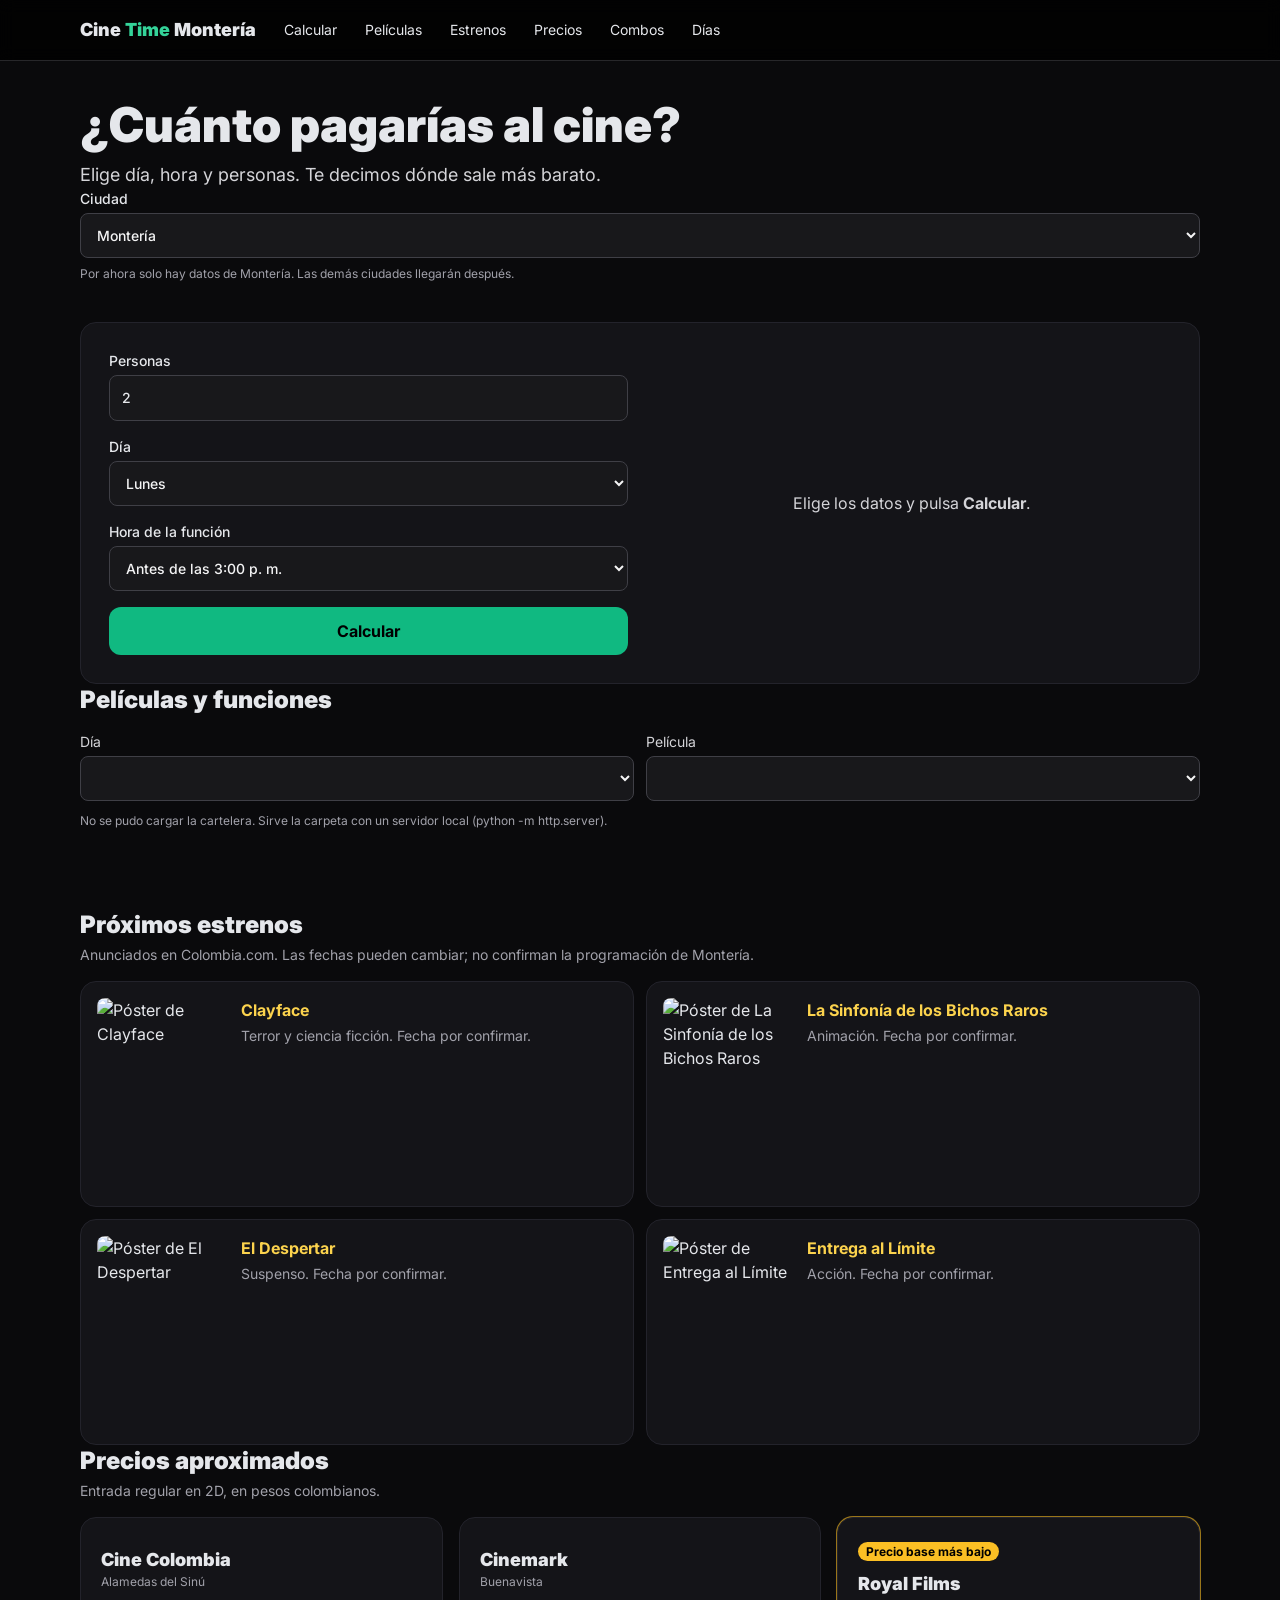
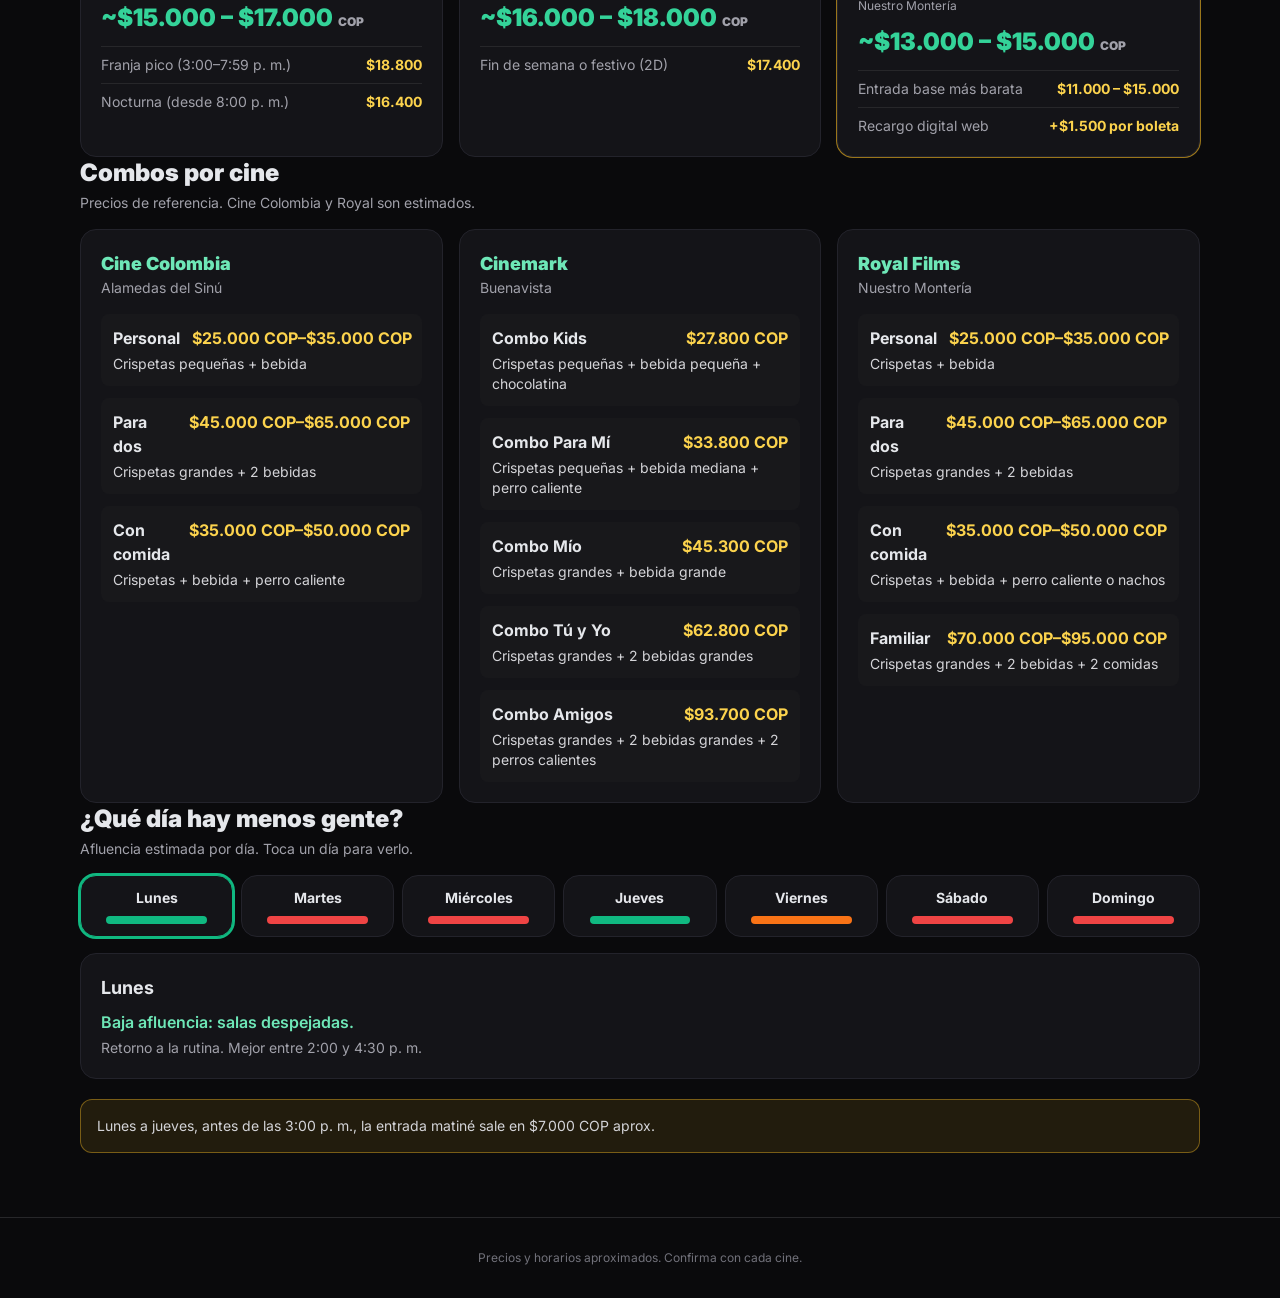
==== app/index.html @ 9340eb02 "App: selector de ciudad (Montería activa, demás con etiqueta Pronto) y desplegables con la paleta os" ====
<!DOCTYPE html>
<html lang="es">
<head>
<meta charset="UTF-8">
<meta name="viewport" content="width=device-width, initial-scale=1, viewport-fit=cover">
<title>Cine Time Montería</title>
<link href="https://fonts.googleapis.com/css2?family=Inter:wght@400;500;700;900&display=swap" rel="stylesheet">
<link rel="stylesheet" href="tailwind.css">
<link rel="stylesheet" href="styles.css?v=3">
</head>
<body>
<header class="site-header sticky top-0 z-50 bg-black/80 backdrop-blur border-b border-zinc-800">
  <div class="max-w-6xl mx-auto px-4 py-3 flex items-center gap-4">
    <a href="#inicio" class="font-black text-lg">Cine <span class="text-emerald-400">Time</span> Montería</a>
    <nav class="ml-auto flex gap-1 text-sm">
      <a class="px-3 py-2 rounded-lg hover:bg-zinc-800" href="#calculadora">Calcular</a>
      <a class="px-3 py-2 rounded-lg hover:bg-zinc-800" href="#peliculas">Películas</a>
      <a class="px-3 py-2 rounded-lg hover:bg-zinc-800" href="#estrenos">Estrenos</a>
      <a class="px-3 py-2 rounded-lg hover:bg-zinc-800" href="#precios">Precios</a>
      <a class="px-3 py-2 rounded-lg hover:bg-zinc-800" href="#combos">Combos</a>
      <a class="px-3 py-2 rounded-lg hover:bg-zinc-800" href="#aforo">Días</a>
    </nav>
  </div>
</header>

<main class="max-w-6xl mx-auto px-4">
<section id="inicio" class="py-10">
  <h1 class="text-3xl md:text-5xl font-black leading-tight">¿Cuánto pagarías al cine?</h1>
  <p class="mt-3 text-zinc-300 text-lg">Elige día, hora y personas. Te decimos dónde sale más barato.</p>
  <label class="block text-sm font-medium mt-6 max-w-sm">Ciudad
    <select id="cCiudad" class="mt-1 w-full bg-zinc-900 border border-zinc-700 rounded-lg px-3 py-3 text-zinc-100">
      <option value="monteria" selected>Montería</option>
      <option disabled>Bogotá · Pronto</option>
      <option disabled>Medellín · Pronto</option>
      <option disabled>Cali · Pronto</option>
      <option disabled>Barranquilla · Pronto</option>
      <option disabled>Cartagena · Pronto</option>
      <option disabled>Bucaramanga · Pronto</option>
      <option disabled>Cúcuta · Pronto</option>
      <option disabled>Pereira · Pronto</option>
      <option disabled>Santa Marta · Pronto</option>
      <option disabled>Ibagué · Pronto</option>
      <option disabled>Villavicencio · Pronto</option>
      <option disabled>Pasto · Pronto</option>
      <option disabled>Manizales · Pronto</option>
    </select></label>
  <p class="mt-2 text-xs text-zinc-400">Por ahora solo hay datos de Montería. Las demás ciudades llegarán después.</p>
</section>

<section id="calculadora" class="py-6 scroll-mt-24">
  <div class="card p-5 md:p-7 grid md:grid-cols-2 gap-6">
    <div class="space-y-4">
      <label class="block text-sm font-medium">Personas
        <input id="cPers" type="number" min="1" max="20" value="2" required class="mt-1 w-full bg-zinc-900 border border-zinc-700 rounded-lg px-3 py-3"></label>
      <label class="block text-sm font-medium">Día
        <select id="cDia" class="mt-1 w-full bg-zinc-900 border border-zinc-700 rounded-lg px-3 py-3"></select></label>
      <label class="block text-sm font-medium">Hora de la función
        <select id="cFranja" class="mt-1 w-full bg-zinc-900 border border-zinc-700 rounded-lg px-3 py-3">
          <option value="m">Antes de las 3:00 p. m.</option>
          <option value="t">3:00 a 7:59 p. m.</option>
          <option value="n">Desde las 8:00 p. m.</option></select></label>
      <button id="cBtn" class="btn w-full bg-emerald-500 hover:bg-emerald-400 text-black font-bold py-3 rounded-xl">Calcular</button>
    </div>
    <div id="cOut" class="text-zinc-300 flex items-center justify-center text-center md:min-h-64" aria-live="polite">
      <p>Elige los datos y pulsa <strong>Calcular</strong>.</p>
    </div>
  </div>
</section>

<section id="peliculas" class="py-6 pb-16 scroll-mt-24">
  <h2 class="text-2xl font-black">Películas y funciones</h2>
  <div class="grid sm:grid-cols-2 gap-3 mt-4 mb-3">
    <label class="block text-sm text-zinc-300">Día
      <select id="filtroDia" class="mt-1 w-full bg-zinc-900 border border-zinc-700 rounded-lg px-3 py-3"></select></label>
    <label class="block text-sm text-zinc-300">Película
      <select id="filtroPelicula" class="mt-1 w-full bg-zinc-900 border border-zinc-700 rounded-lg px-3 py-3"></select></label>
  </div>
  <p id="estadoDatos" class="text-xs text-zinc-400 mb-4" aria-live="polite"></p>
  <div class="grid gap-4" id="peliculasLista"></div>
</section>

<section id="estrenos" class="py-6 scroll-mt-24">
  <h2 class="text-2xl font-black">Próximos estrenos</h2>
  <p class="text-sm text-zinc-400 mt-1 mb-4">Anunciados en Colombia.com. Las fechas pueden cambiar; no confirman la programación de Montería.</p>
  <div class="grid sm:grid-cols-2 gap-3">
    <article class="card p-4 flex gap-4"><img src="https://cdn.colombia.com/cine/2026/10/clayface-47962.jpg" alt="Póster de Clayface" width="96" height="144" loading="lazy" class="poster-img"><div><h3 class="font-bold text-amber-300">Clayface</h3><p class="text-sm text-zinc-400 mt-1">Terror y ciencia ficción. Fecha por confirmar.</p></div></article>
    <article class="card p-4 flex gap-4"><img src="https://cdn.colombia.com/cine/2026/10/la-sinfonia-de-los-bichos-raros-47964.jpg" alt="Póster de La Sinfonía de los Bichos Raros" width="96" height="144" loading="lazy" class="poster-img"><div><h3 class="font-bold text-amber-300">La Sinfonía de los Bichos Raros</h3><p class="text-sm text-zinc-400 mt-1">Animación. Fecha por confirmar.</p></div></article>
    <article class="card p-4 flex gap-4"><img src="https://cdn.colombia.com/cine/2026/10/el-despertar-47965.jpg" alt="Póster de El Despertar" width="96" height="144" loading="lazy" class="poster-img"><div><h3 class="font-bold text-amber-300">El Despertar</h3><p class="text-sm text-zinc-400 mt-1">Suspenso. Fecha por confirmar.</p></div></article>
    <article class="card p-4 flex gap-4"><img src="https://cdn.colombia.com/cine/2026/10/entrega-al-limite-47929.jpg" alt="Póster de Entrega al Límite" width="96" height="144" loading="lazy" class="poster-img"><div><h3 class="font-bold text-amber-300">Entrega al Límite</h3><p class="text-sm text-zinc-400 mt-1">Acción. Fecha por confirmar.</p></div></article>
  </div>
</section>

<section id="precios" class="py-6 scroll-mt-24">
  <h2 class="text-2xl font-black">Precios aproximados</h2>
  <p class="text-sm text-zinc-400 mt-1 mb-4">Entrada regular en 2D, en pesos colombianos.</p>
  <div class="grid md:grid-cols-3 gap-4" id="tarifas"></div>
</section>

<section id="combos" class="py-6 scroll-mt-24">
  <h2 class="text-2xl font-black">Combos por cine</h2>
  <p class="text-sm text-zinc-400 mt-1 mb-4">Precios de referencia. Cine Colombia y Royal son estimados.</p>
  <div class="grid md:grid-cols-3 gap-4" id="listaCombos"></div>
</section>

<section id="aforo" class="py-6 pb-16 scroll-mt-24">
  <h2 class="text-2xl font-black">¿Qué día hay menos gente?</h2>
  <p class="text-sm text-zinc-400 mt-1 mb-4">Afluencia estimada por día. Toca un día para verlo.</p>
  <div class="grid grid-cols-2 sm:grid-cols-4 md:grid-cols-7 gap-2" id="dias"></div>
  <div id="diaInfo" class="card mt-4 p-5" aria-live="polite"></div>
  <p class="mt-5 text-sm text-zinc-300 rounded-xl border border-amber-400/40 bg-amber-400/10 p-4">Lunes a jueves, antes de las 3:00 p. m., la entrada matiné sale en $7.000 COP aprox.</p>
</section>
</main>

<footer class="text-center text-xs text-zinc-500 py-8 border-t border-zinc-800">
  Precios y horarios aproximados. Confirma con cada cine.
</footer>

<script src="script.js"></script>
</body>
</html>
---- app/styles.css ----
:root{box-sizing:border-box;padding-top:env(safe-area-inset-top,0px);padding-bottom:env(safe-area-inset-bottom,0px)}
html{scroll-behavior:smooth;scroll-padding-top:calc(env(safe-area-inset-top,0px) + 70px)}
body{background:#0a0a0c;color:#e5e7eb;font-family:Inter,Roboto,system-ui,sans-serif}
.card{background:#141418;border:1px solid #23232b;border-radius:1rem;transition:transform .2s,border-color .2s}
.card:hover{transform:translateY(-3px);border-color:#10b981}
.release-card{display:flex;align-items:center;gap:1rem;min-height:10rem;border:1px solid #23232b;transition:transform .2s,border-color .2s}
.release-card:hover{transform:translateY(-2px);border-color:#10b981}
.release-poster{display:block;flex:none;width:6rem;height:9rem;object-fit:cover;border-radius:.5rem;background:#23232b}
.movie-card{display:block}
.movie-poster{display:flex;width:6rem;height:9rem;object-fit:cover;align-items:center;justify-content:center;border-radius:.5rem;background:linear-gradient(145deg,#064e3b,#18181b 65%);color:#a7f3d0;font-size:2rem}
.movie-poster-fallback{flex-direction:column;gap:.5rem;padding:.5rem;text-align:center}
.movie-poster-fallback span{font-size:.7rem;line-height:1.2;color:#d4d4d8}
.movie-details{min-width:0}
.selected-movie-card{display:grid;grid-template-columns:5rem minmax(0,1fr);gap:.75rem;align-items:start;width:100%;padding:.75rem;border:1px solid #2d2d36;border-radius:.75rem;background:#0a0a0c}
.selected-movie-poster{display:block;width:5rem;height:7.5rem;object-fit:cover;border-radius:.5rem;background:linear-gradient(145deg,#064e3b,#18181b 65%)}
.btn{transition:transform .15s,background .15s}.btn:active{transform:scale(.95)}
.dia[aria-pressed="true"]{border-color:#10b981;box-shadow:0 0 0 2px #10b981}
.time{background:#1d1d24;border:1px solid #2d2d36;border-radius:.5rem;padding:.2rem .6rem;font-size:.85rem}
nav::-webkit-scrollbar{display:none}
.fade{animation:f .4s ease}@keyframes f{from{opacity:0;transform:translateY(8px)}to{opacity:1}}
.site-header{padding-top:env(safe-area-inset-top,0px)}
input:focus-visible,select:focus-visible,button:focus-visible,a:focus-visible{outline:2px solid #34d399;outline-offset:2px}
@media(max-width:640px){.site-header nav{gap:.25rem}.site-header nav a{padding-left:.6rem;padding-right:.6rem}}

.func{background:#1d1d24;border:1px solid #2d2d36;border-radius:.5rem;padding:.35rem .6rem;font-size:.85rem;line-height:1.25}
.func small{display:block;color:#a1a1aa;font-size:.7rem}
.func-pasada{opacity:.45}

/* Tarjeta de película con póster (estas utilidades no están en tailwind.css compilado) */
.poster-card { display: flex; gap: 1rem; }
.poster-img { width: 6rem; flex-shrink: 0; border-radius: .5rem; object-fit: cover; aspect-ratio: 2 / 3; }
.poster-info { min-width: 0; flex: 1; }
@media (min-width: 768px) { .poster-img { width: 8rem; } }

/* Celular: menú en dos filas, nada que se salga de la pantalla */
@media (max-width: 640px) {
  .site-header .max-w-6xl { flex-wrap: wrap; gap: .25rem .75rem; padding-top: .6rem; padding-bottom: .6rem; }
  .site-header nav { width: 100%; margin-left: 0; flex-wrap: wrap; justify-content: center; }
  .site-header nav a { padding: .35rem .55rem; font-size: .8rem; }
  .grid > * { min-width: 0; }
  .whitespace-nowrap { white-space: normal; }
  h1 { font-size: 1.9rem; }
  main { padding-left: 16px; padding-right: 16px; }
}

/* Desplegables con la paleta oscura de la página (el menú abierto también sale oscuro) */
select { color-scheme: dark; background-color: #18181b; color: #f4f4f5; }
select option { background-color: #18181b; color: #f4f4f5; }
select option:disabled { color: #71717a; }
select:focus { border-color: #34d399; }
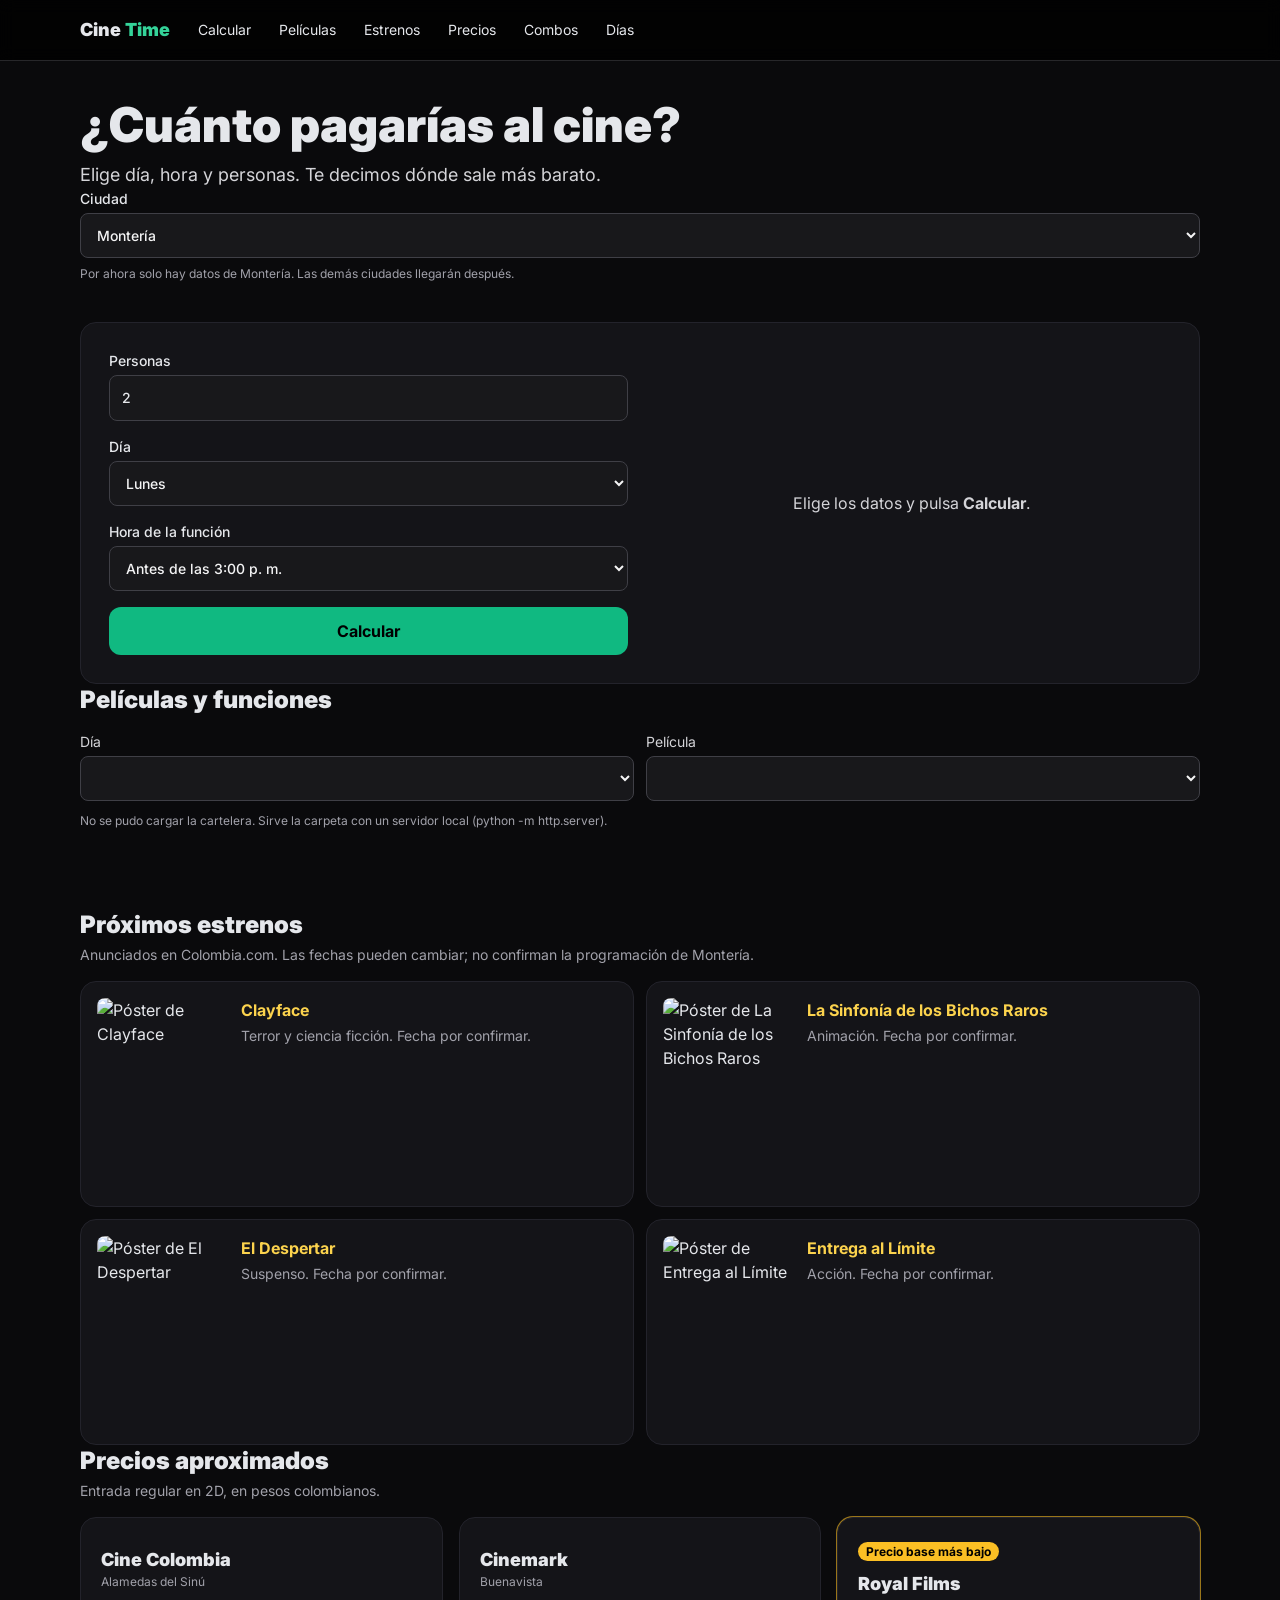
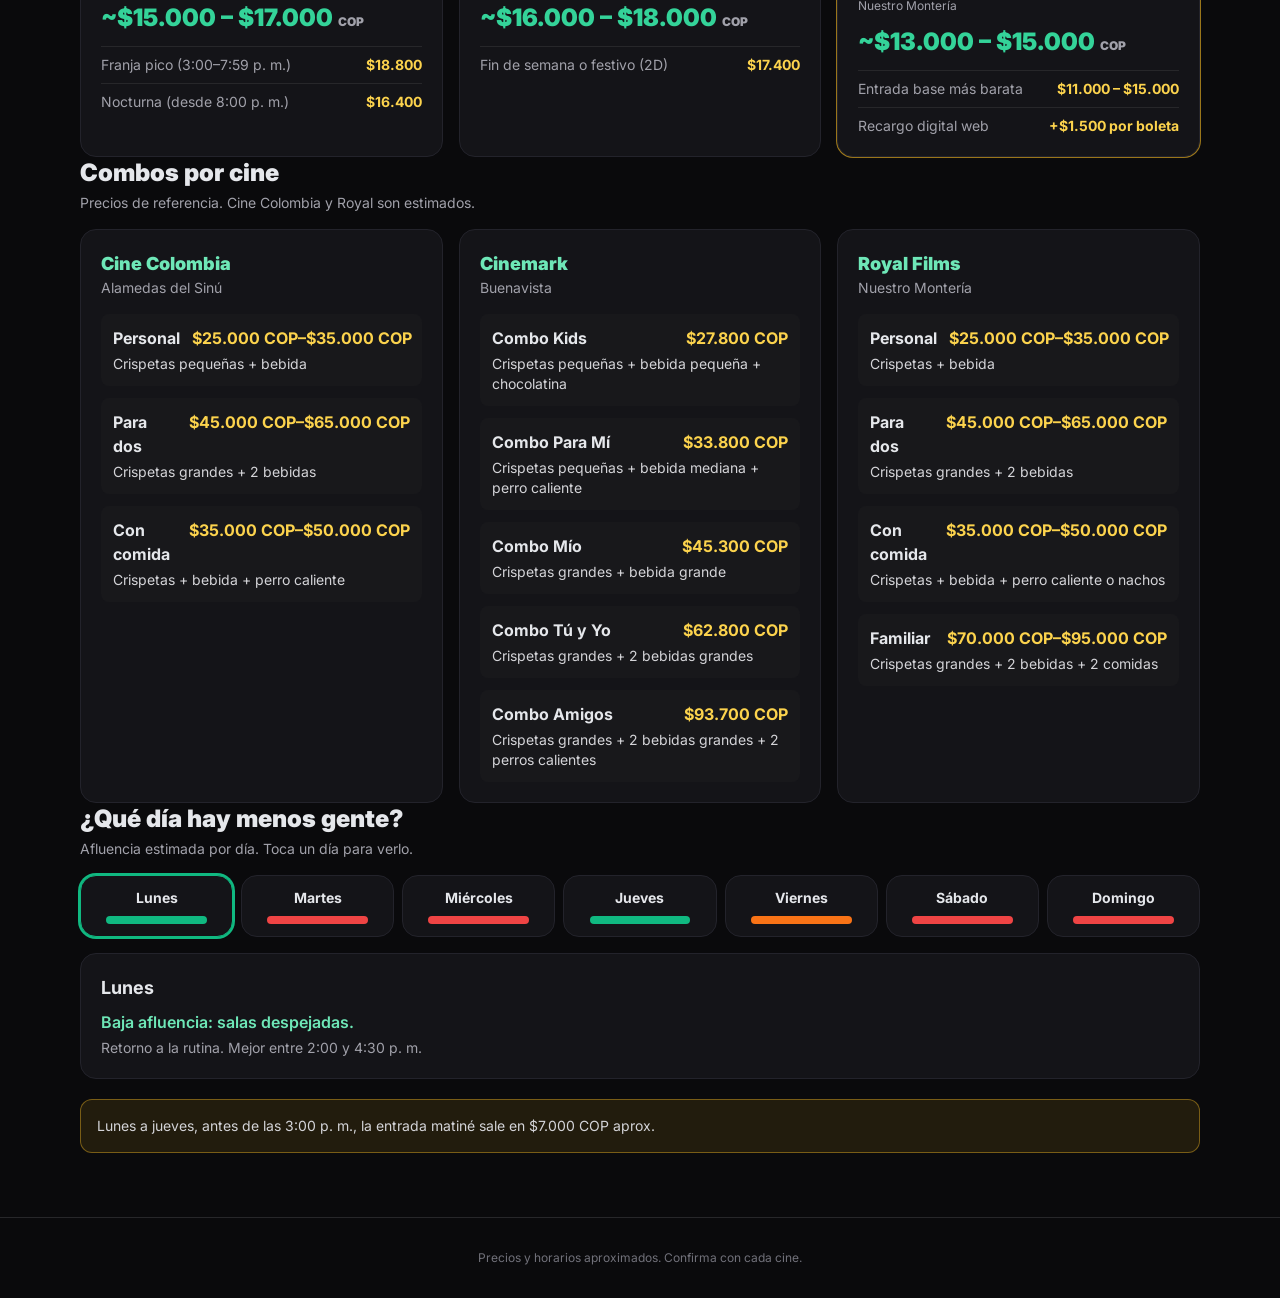
==== commit f07f05f6: "App: logo solo dice "Cine Time" Co-Authored-By: Claude Haiku 5.5 <noreply@anthropic.com>" ====
--- a/app/index.html
+++ b/app/index.html
@@ -11,7 +11,7 @@
 <body>
 <header class="site-header sticky top-0 z-50 bg-black/80 backdrop-blur border-b border-zinc-800">
   <div class="max-w-6xl mx-auto px-4 py-3 flex items-center gap-4">
-    <a href="#inicio" class="font-black text-lg">Cine <span class="text-emerald-400">Time</span> Montería</a>
+    <a href="#inicio" class="font-black text-lg">Cine <span class="text-emerald-400">Time</span></a>
     <nav class="ml-auto flex gap-1 text-sm">
       <a class="px-3 py-2 rounded-lg hover:bg-zinc-800" href="#calculadora">Calcular</a>
       <a class="px-3 py-2 rounded-lg hover:bg-zinc-800" href="#peliculas">Películas</a>
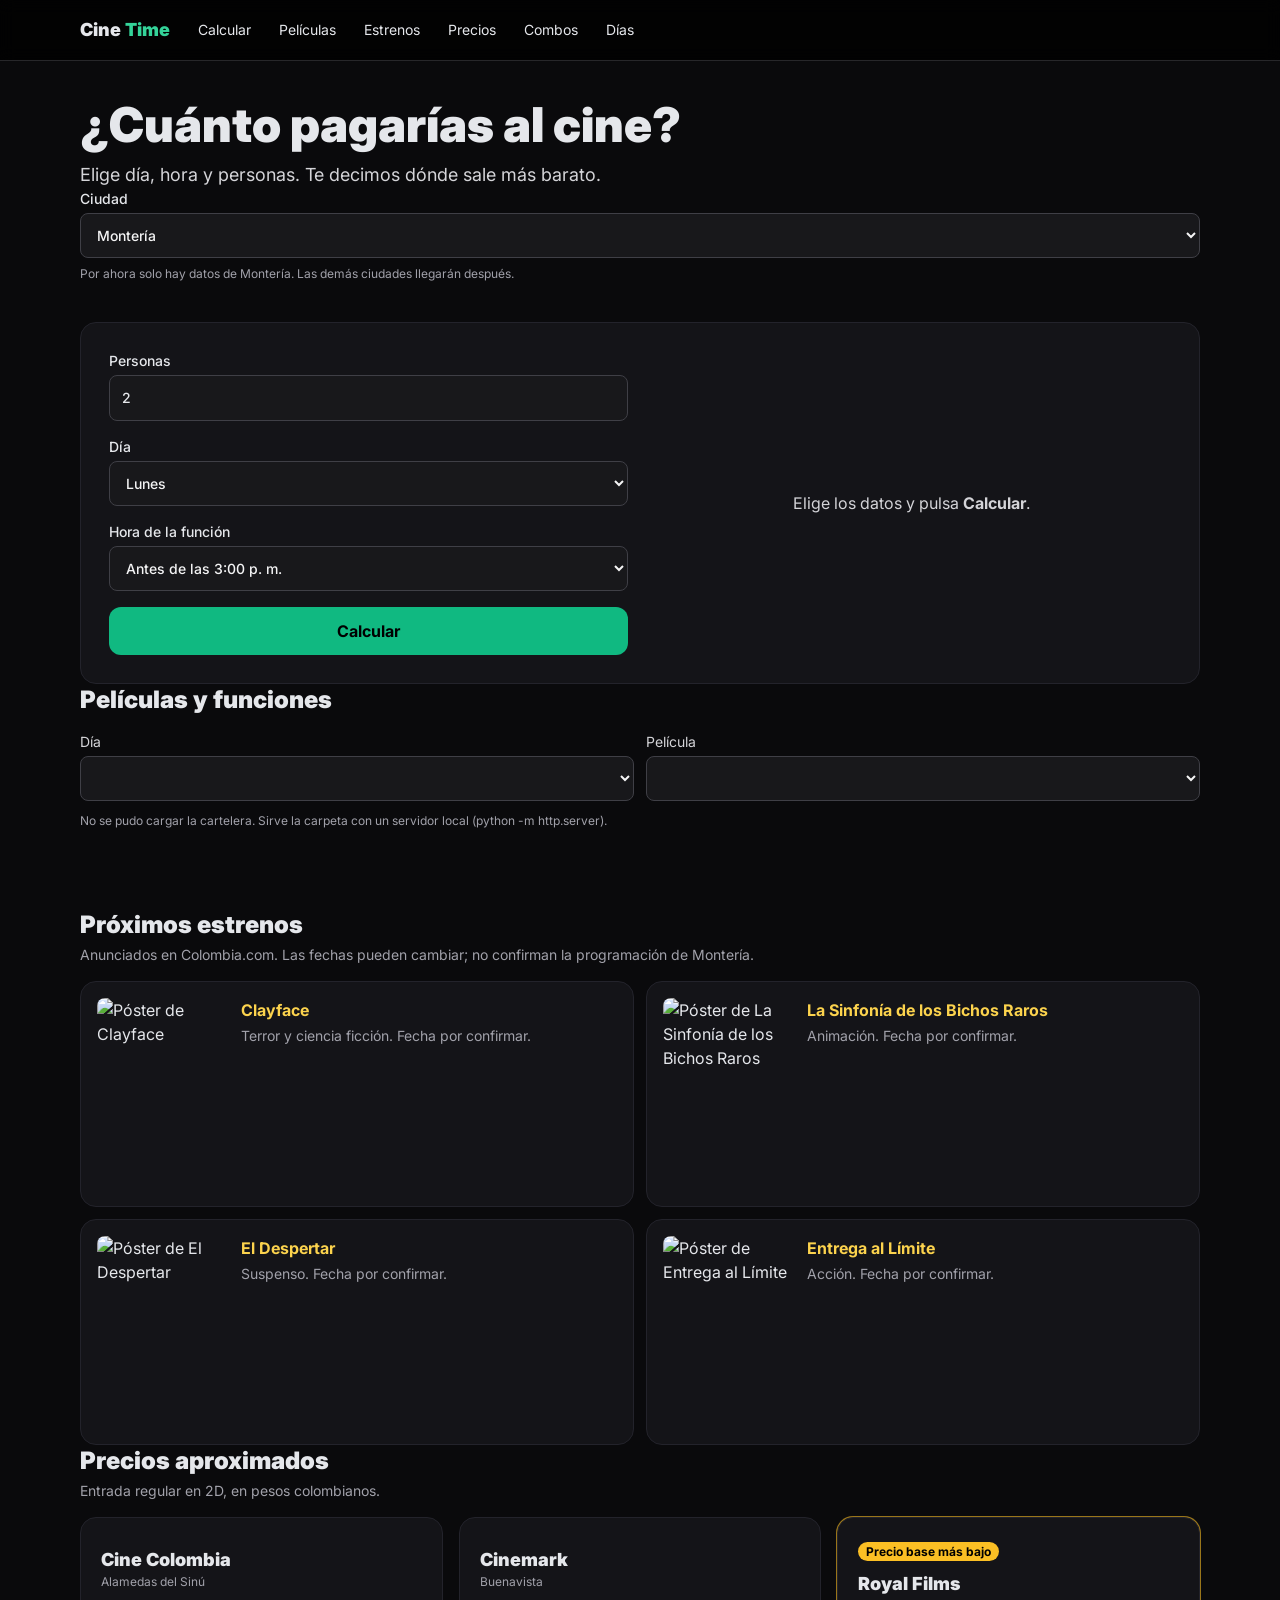
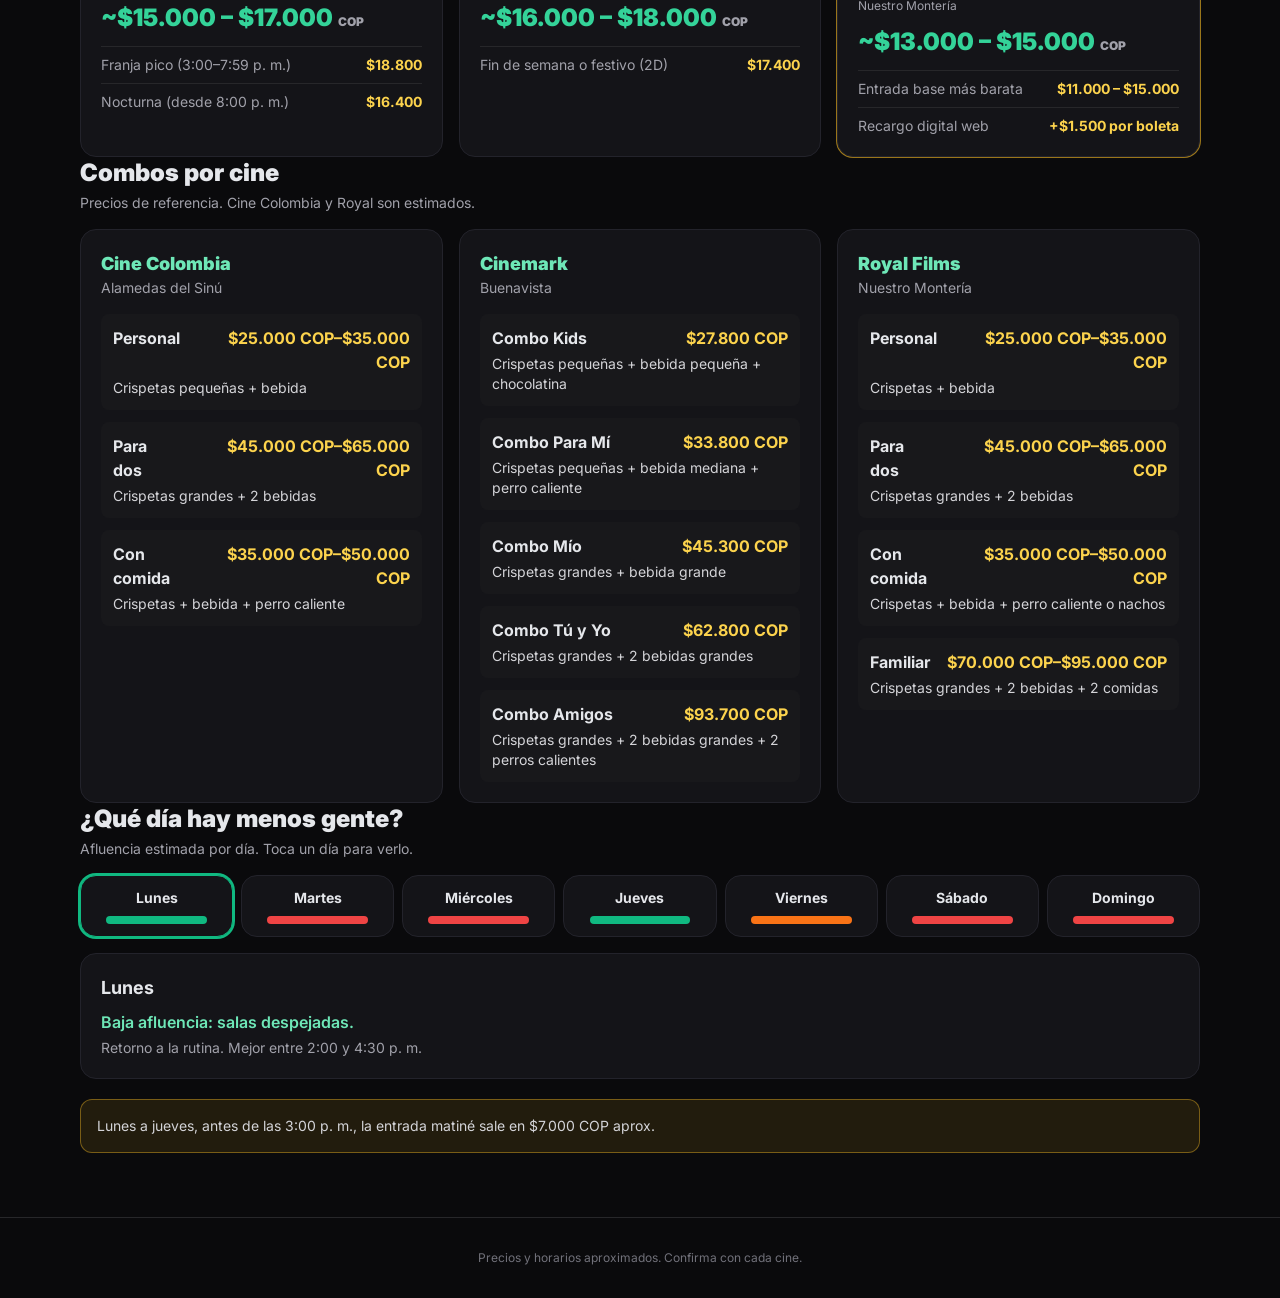
==== commit 5d55a47d: "App: menú en cuadrícula de 3 columnas en celular; precios de combos sin cortarse - Celular: el menú " ====
--- a/app/index.html
+++ b/app/index.html
@@ -6,7 +6,7 @@
 <title>Cine Time Montería</title>
 <link href="https://fonts.googleapis.com/css2?family=Inter:wght@400;500;700;900&display=swap" rel="stylesheet">
 <link rel="stylesheet" href="tailwind.css">
-<link rel="stylesheet" href="styles.css?v=3">
+<link rel="stylesheet" href="styles.css?v=4">
 </head>
 <body>
 <header class="site-header sticky top-0 z-50 bg-black/80 backdrop-blur border-b border-zinc-800">
@@ -115,6 +115,6 @@
   Precios y horarios aproximados. Confirma con cada cine.
 </footer>
 
-<script src="script.js"></script>
+<script src="script.js?v=5"></script>
 </body>
 </html>
--- a/app/styles.css
+++ b/app/styles.css
@@ -35,7 +35,8 @@
 /* Celular: menú en dos filas, nada que se salga de la pantalla */
 @media (max-width: 640px) {
   .site-header .max-w-6xl { flex-wrap: wrap; gap: .25rem .75rem; padding-top: .6rem; padding-bottom: .6rem; }
-  .site-header nav { width: 100%; margin-left: 0; flex-wrap: wrap; justify-content: center; }
+  .site-header nav { width: 100%; margin-left: 0; display: grid; grid-template-columns: repeat(3, 1fr); gap: .3rem; }
+  .site-header nav a { text-align: center; }
   .site-header nav a { padding: .35rem .55rem; font-size: .8rem; }
   .grid > * { min-width: 0; }
   .whitespace-nowrap { white-space: normal; }
@@ -48,3 +49,8 @@
 select option { background-color: #18181b; color: #f4f4f5; }
 select option:disabled { color: #71717a; }
 select:focus { border-color: #34d399; }
+
+/* Escritorio y tableta: menú en una sola fila, y si no cabe, en varias filas centradas */
+@media (min-width: 641px) {
+  .site-header nav { flex-wrap: wrap; justify-content: flex-end; }
+}
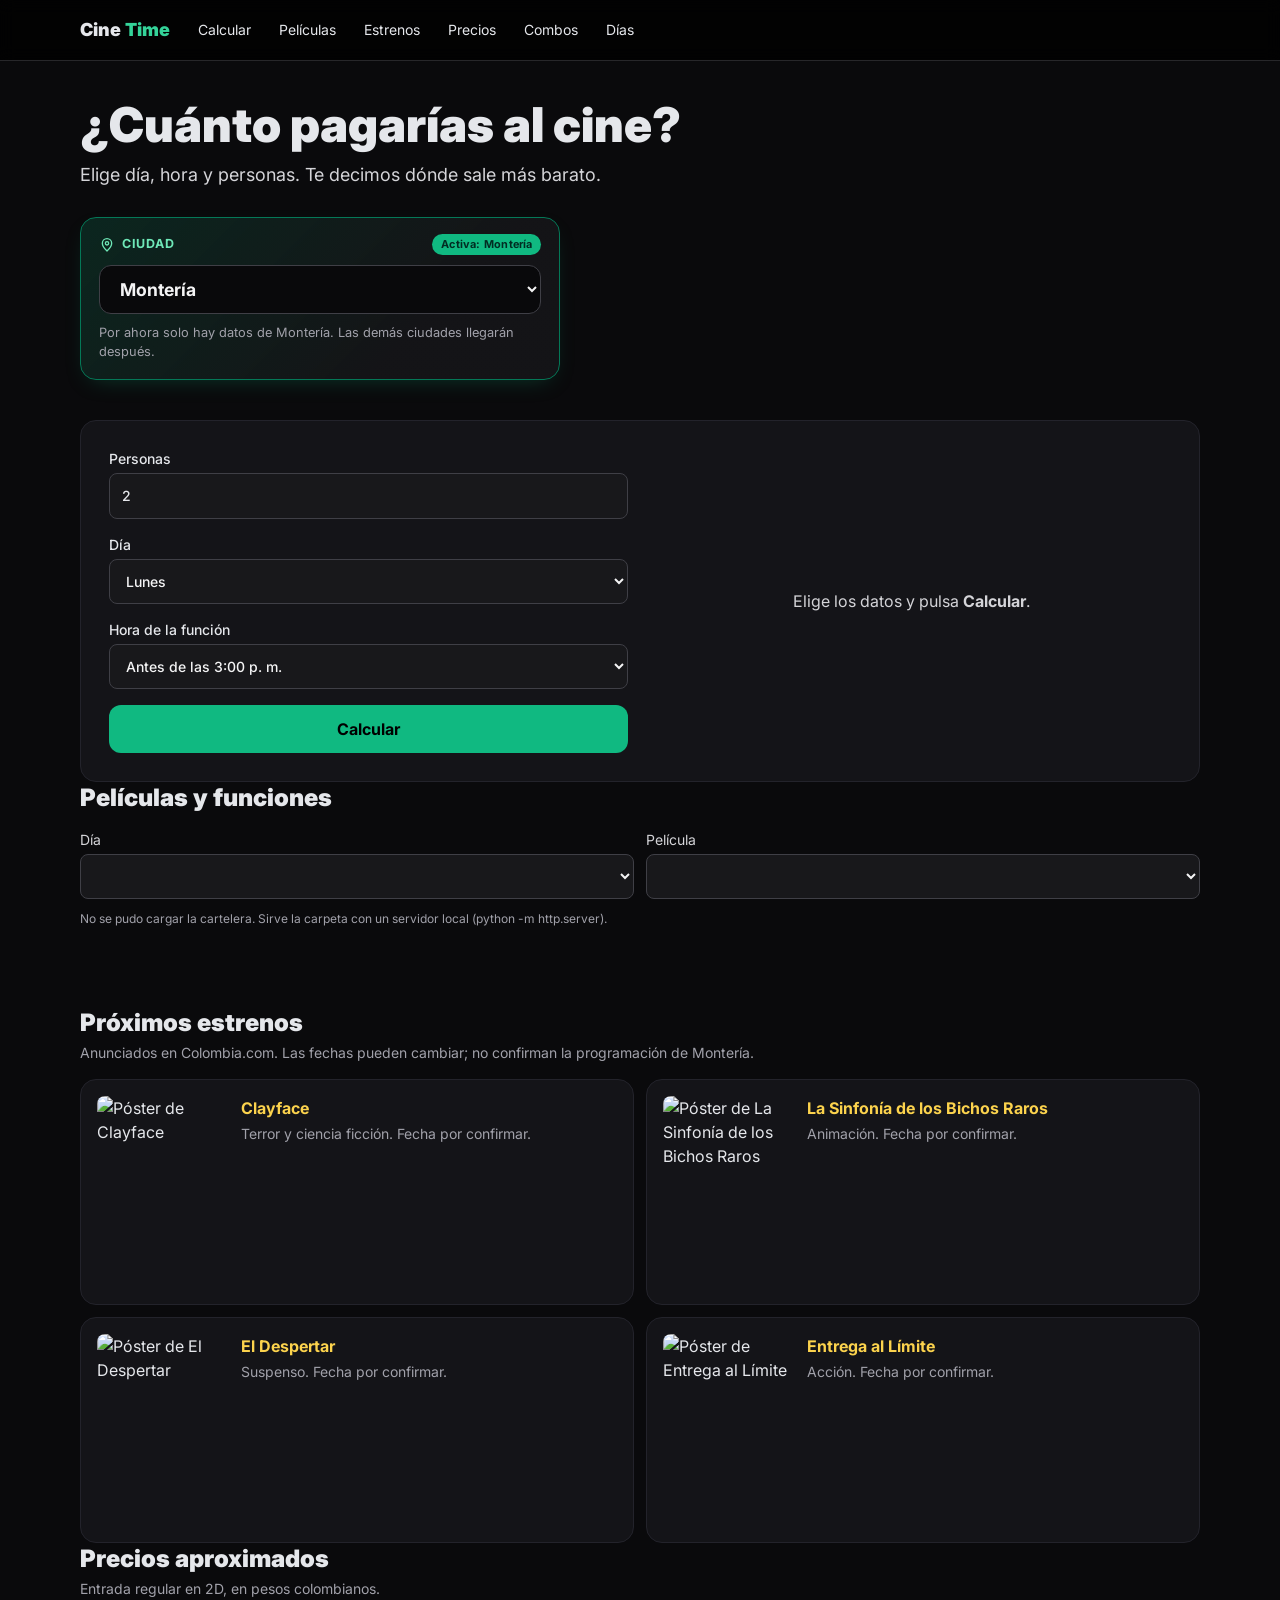
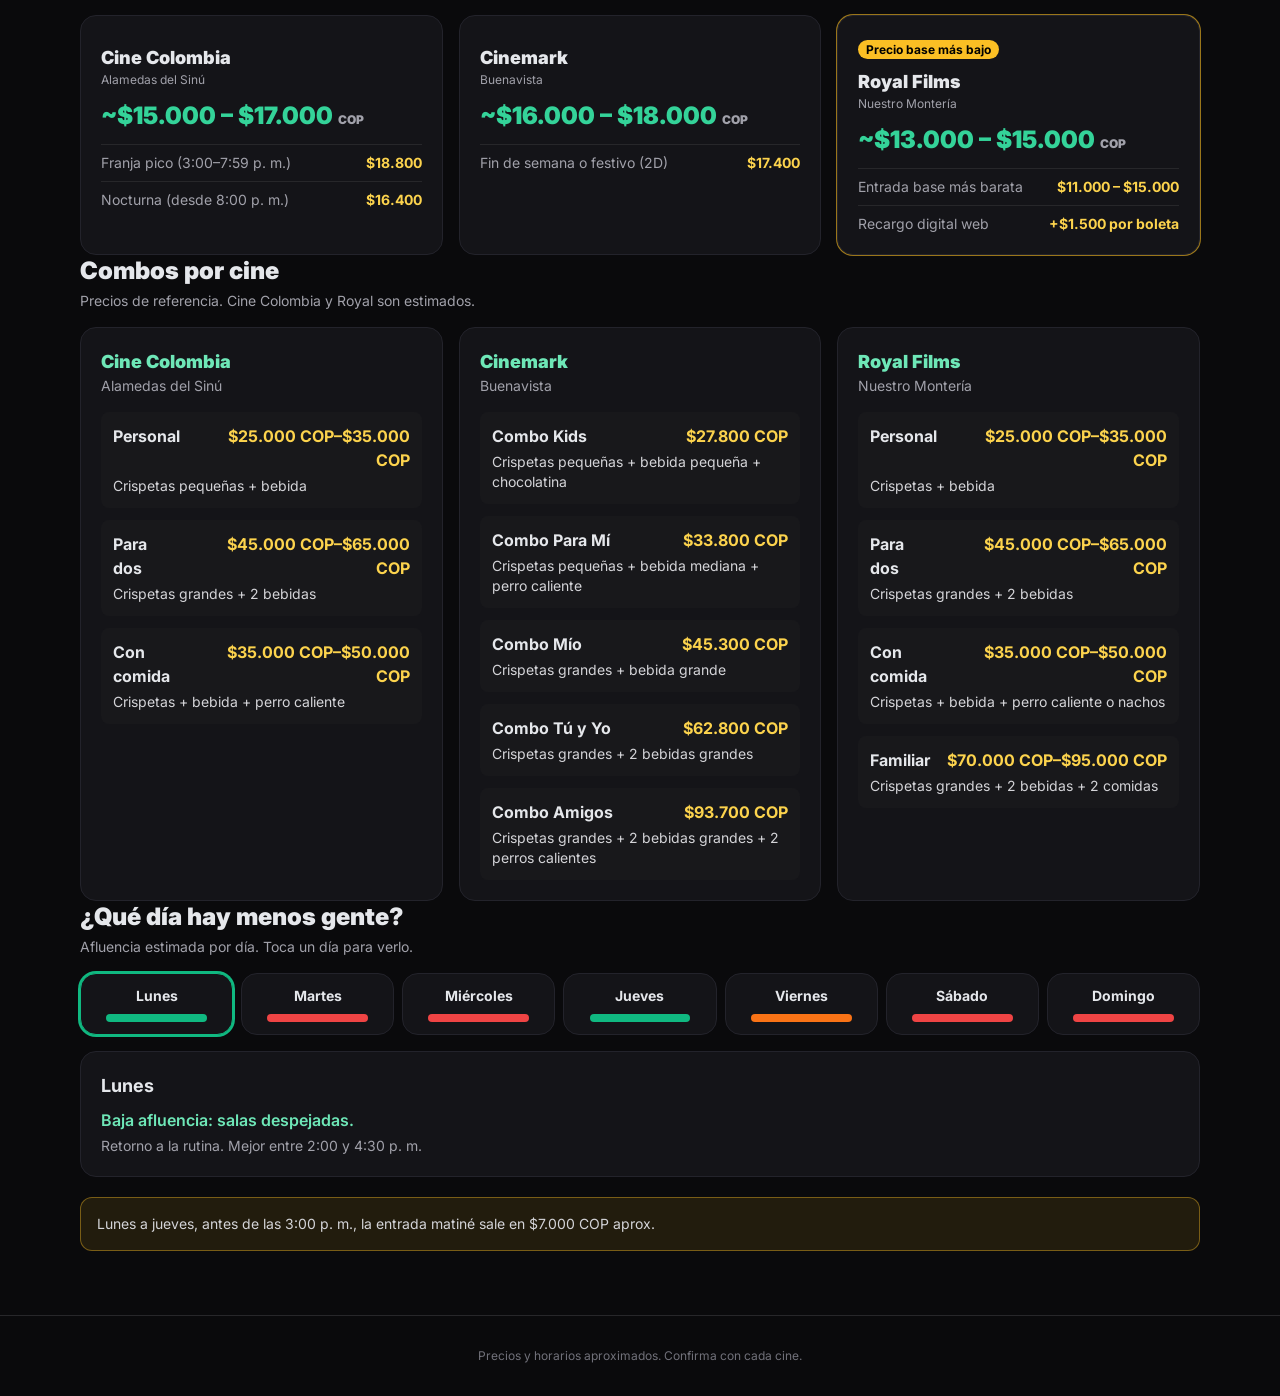
==== commit ffef3718: "App: selector de ciudad como tarjeta destacada - Etiqueta "Ciudad" con ícono de ubicación y la marca" ====
--- a/app/index.html
+++ b/app/index.html
@@ -6,13 +6,14 @@
 <title>Cine Time Montería</title>
 <link href="https://fonts.googleapis.com/css2?family=Inter:wght@400;500;700;900&display=swap" rel="stylesheet">
 <link rel="stylesheet" href="tailwind.css">
-<link rel="stylesheet" href="styles.css?v=4">
+<link rel="stylesheet" href="styles.css?v=8">
 </head>
 <body>
 <header class="site-header sticky top-0 z-50 bg-black/80 backdrop-blur border-b border-zinc-800">
   <div class="max-w-6xl mx-auto px-4 py-3 flex items-center gap-4">
     <a href="#inicio" class="font-black text-lg">Cine <span class="text-emerald-400">Time</span></a>
-    <nav class="ml-auto flex gap-1 text-sm">
+    <button id="menuBtn" type="button" class="menu-btn" aria-label="Abrir menú" aria-expanded="false" aria-controls="menuNav"><span></span><span></span><span></span></button>
+    <nav id="menuNav" class="ml-auto flex gap-1 text-sm">
       <a class="px-3 py-2 rounded-lg hover:bg-zinc-800" href="#calculadora">Calcular</a>
       <a class="px-3 py-2 rounded-lg hover:bg-zinc-800" href="#peliculas">Películas</a>
       <a class="px-3 py-2 rounded-lg hover:bg-zinc-800" href="#estrenos">Estrenos</a>
@@ -27,8 +28,13 @@
 <section id="inicio" class="py-10">
   <h1 class="text-3xl md:text-5xl font-black leading-tight">¿Cuánto pagarías al cine?</h1>
   <p class="mt-3 text-zinc-300 text-lg">Elige día, hora y personas. Te decimos dónde sale más barato.</p>
-  <label class="block text-sm font-medium mt-6 max-w-sm">Ciudad
-    <select id="cCiudad" class="mt-1 w-full bg-zinc-900 border border-zinc-700 rounded-lg px-3 py-3 text-zinc-100">
+  <div class="city-box">
+    <div class="city-head">
+      <svg viewBox="0 0 24 24" width="16" height="16" aria-hidden="true" fill="none" stroke="currentColor" stroke-width="2" stroke-linecap="round" stroke-linejoin="round"><path d="M12 21s-7-6.2-7-11.5A7 7 0 0 1 19 9.5C19 14.8 12 21 12 21z"/><circle cx="12" cy="9.5" r="2.5"/></svg>
+      <label for="cCiudad">Ciudad</label>
+      <span class="city-tag">Activa: Montería</span>
+    </div>
+    <select id="cCiudad" class="city-select">
       <option value="monteria" selected>Montería</option>
       <option disabled>Bogotá · Pronto</option>
       <option disabled>Medellín · Pronto</option>
@@ -43,8 +49,9 @@
       <option disabled>Villavicencio · Pronto</option>
       <option disabled>Pasto · Pronto</option>
       <option disabled>Manizales · Pronto</option>
-    </select></label>
-  <p class="mt-2 text-xs text-zinc-400">Por ahora solo hay datos de Montería. Las demás ciudades llegarán después.</p>
+    </select>
+    <p class="city-note">Por ahora solo hay datos de Montería. Las demás ciudades llegarán después.</p>
+  </div>
 </section>
 
 <section id="calculadora" class="py-6 scroll-mt-24">
@@ -115,6 +122,6 @@
   Precios y horarios aproximados. Confirma con cada cine.
 </footer>
 
-<script src="script.js?v=5"></script>
+<script src="script.js?v=6"></script>
 </body>
 </html>
--- a/app/styles.css
+++ b/app/styles.css
@@ -27,17 +27,18 @@
 .func-pasada{opacity:.45}
 
 /* Tarjeta de película con póster (estas utilidades no están en tailwind.css compilado) */
-.poster-card { display: flex; gap: 1rem; }
-.poster-img { width: 6rem; flex-shrink: 0; border-radius: .5rem; object-fit: cover; aspect-ratio: 2 / 3; }
+.poster-card { display: flex; gap: 1rem; align-items: flex-start; }
+.poster-img { width: 6rem; height: auto; flex-shrink: 0; align-self: flex-start; border-radius: .5rem; object-fit: cover; aspect-ratio: 2 / 3; }
 .poster-info { min-width: 0; flex: 1; }
 @media (min-width: 768px) { .poster-img { width: 8rem; } }
 
 /* Celular: menú en dos filas, nada que se salga de la pantalla */
 @media (max-width: 640px) {
-  .site-header .max-w-6xl { flex-wrap: wrap; gap: .25rem .75rem; padding-top: .6rem; padding-bottom: .6rem; }
-  .site-header nav { width: 100%; margin-left: 0; display: grid; grid-template-columns: repeat(3, 1fr); gap: .3rem; }
+  .site-header .max-w-6xl { flex-wrap: wrap; gap: .1rem .5rem; padding-top: .35rem; padding-bottom: .35rem; }
+  .site-header .max-w-6xl > a { font-size: .95rem; }
+  .site-header nav { width: 100%; margin-left: 0; display: grid; grid-template-columns: repeat(3, 1fr); gap: 0 .2rem; }
   .site-header nav a { text-align: center; }
-  .site-header nav a { padding: .35rem .55rem; font-size: .8rem; }
+  .site-header nav a { padding: .2rem .3rem; font-size: .75rem; }
   .grid > * { min-width: 0; }
   .whitespace-nowrap { white-space: normal; }
   h1 { font-size: 1.9rem; }
@@ -54,3 +55,21 @@
 @media (min-width: 641px) {
   .site-header nav { flex-wrap: wrap; justify-content: flex-end; }
 }
+
+/* Botón de tres rayas: en celular el menú se despliega al tocarlo */
+.menu-btn { display: none; }
+@media (max-width: 640px) {
+  .menu-btn { display: flex; flex-direction: column; justify-content: center; gap: 4px; margin-left: auto; width: 2.6rem; height: 2.6rem; padding: .6rem; border: 1px solid #3f3f46; border-radius: .5rem; background: transparent; cursor: pointer; }
+  .menu-btn span { display: block; height: 2px; width: 100%; background: #f4f4f5; border-radius: 2px; }
+  .site-header nav { display: none; width: 100%; margin-left: 0; grid-template-columns: 1fr; gap: .3rem; padding-bottom: .25rem; }
+  .site-header nav.abierto { display: grid; }
+  .site-header nav a { padding: .6rem .8rem; font-size: .95rem; text-align: left; background: #18181b; border-radius: .5rem; }
+}
+
+/* Selector de ciudad: tarjeta destacada entre el titular y la calculadora */
+.city-box { margin-top: 1.75rem; max-width: 30rem; padding: 1rem 1.1rem 1.1rem; border-radius: 1rem; border: 1px solid #047857; background: linear-gradient(135deg, rgba(16,185,129,.16), rgba(24,24,27,.7) 70%); box-shadow: 0 8px 24px -12px rgba(16,185,129,.35); }
+.city-head { display: flex; align-items: center; gap: .45rem; color: #6ee7b7; font-size: .78rem; font-weight: 700; letter-spacing: .06em; text-transform: uppercase; flex-wrap: wrap; }
+.city-head label { color: #6ee7b7; }
+.city-tag { margin-left: auto; background: #10b981; color: #022c22; padding: .15rem .55rem; border-radius: 999px; font-size: .68rem; letter-spacing: .02em; text-transform: none; }
+.city-select { display: block; margin-top: .6rem; width: 100%; font-size: 1.1rem; font-weight: 700; padding: .75rem 1rem; border-radius: .75rem; background-color: #09090b; border: 1px solid #3f3f46; color: #f4f4f5; }
+.city-note { margin-top: .6rem; font-size: .8rem; color: #a1a1aa; }
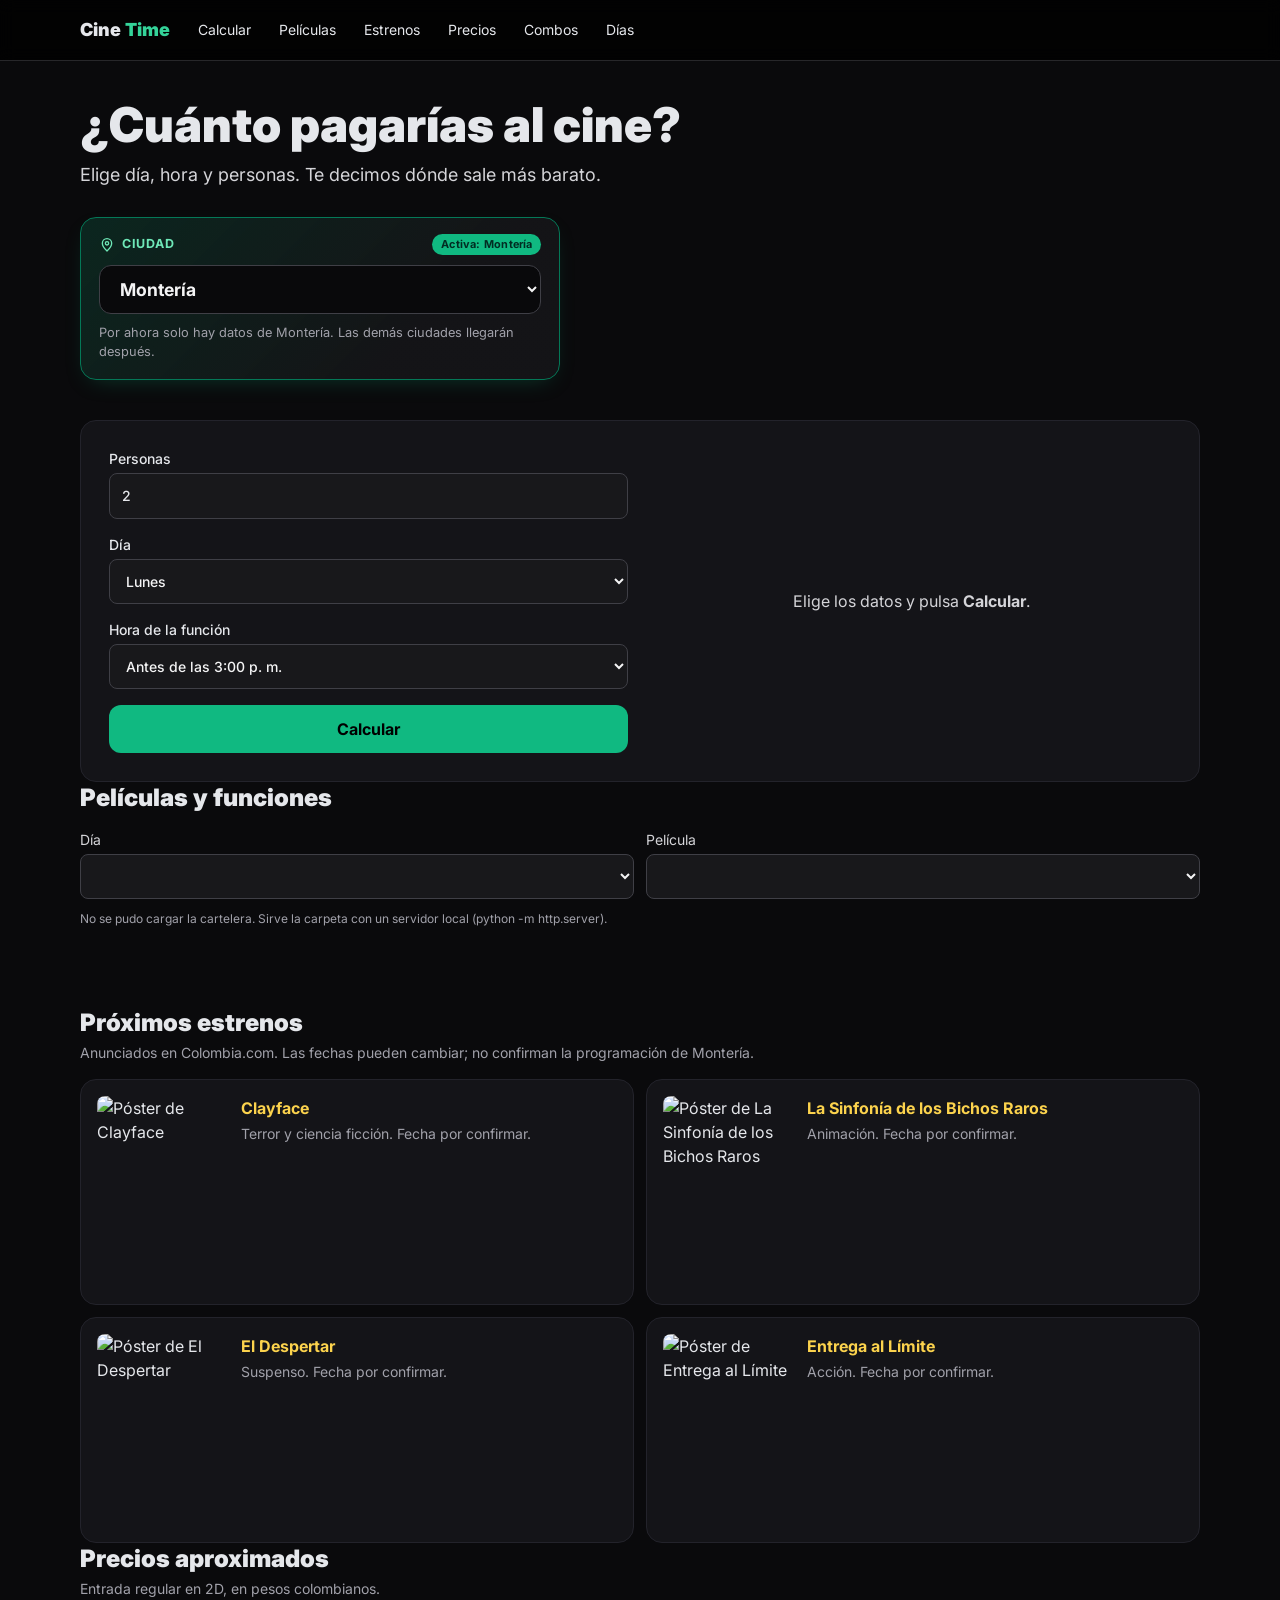
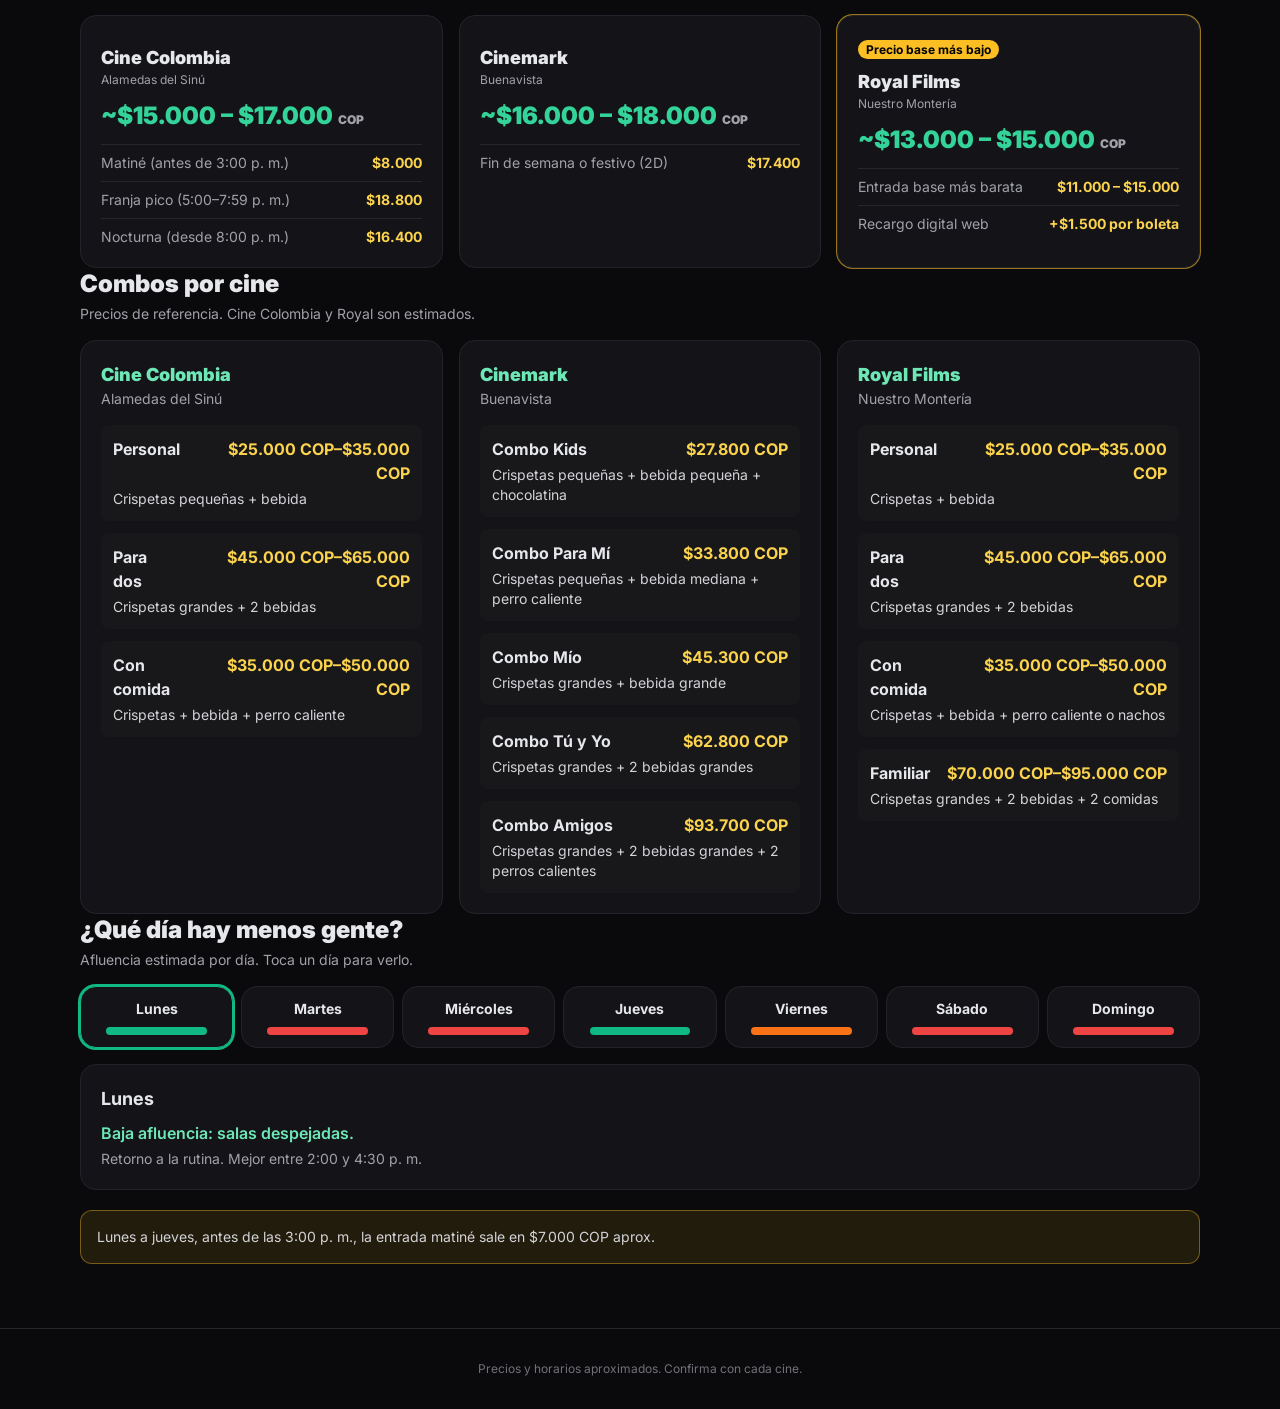
==== commit 49a24c58: "App: calculadora con precio por día y hora (matiné $8.000, martes y miércoles a mitad de precio, pic" ====
--- a/app/index.html
+++ b/app/index.html
@@ -64,7 +64,8 @@
       <label class="block text-sm font-medium">Hora de la función
         <select id="cFranja" class="mt-1 w-full bg-zinc-900 border border-zinc-700 rounded-lg px-3 py-3">
           <option value="m">Antes de las 3:00 p. m.</option>
-          <option value="t">3:00 a 7:59 p. m.</option>
+          <option value="r">3:00 a 4:59 p. m.</option>
+          <option value="t">5:00 a 7:59 p. m.</option>
           <option value="n">Desde las 8:00 p. m.</option></select></label>
       <button id="cBtn" class="btn w-full bg-emerald-500 hover:bg-emerald-400 text-black font-bold py-3 rounded-xl">Calcular</button>
     </div>
